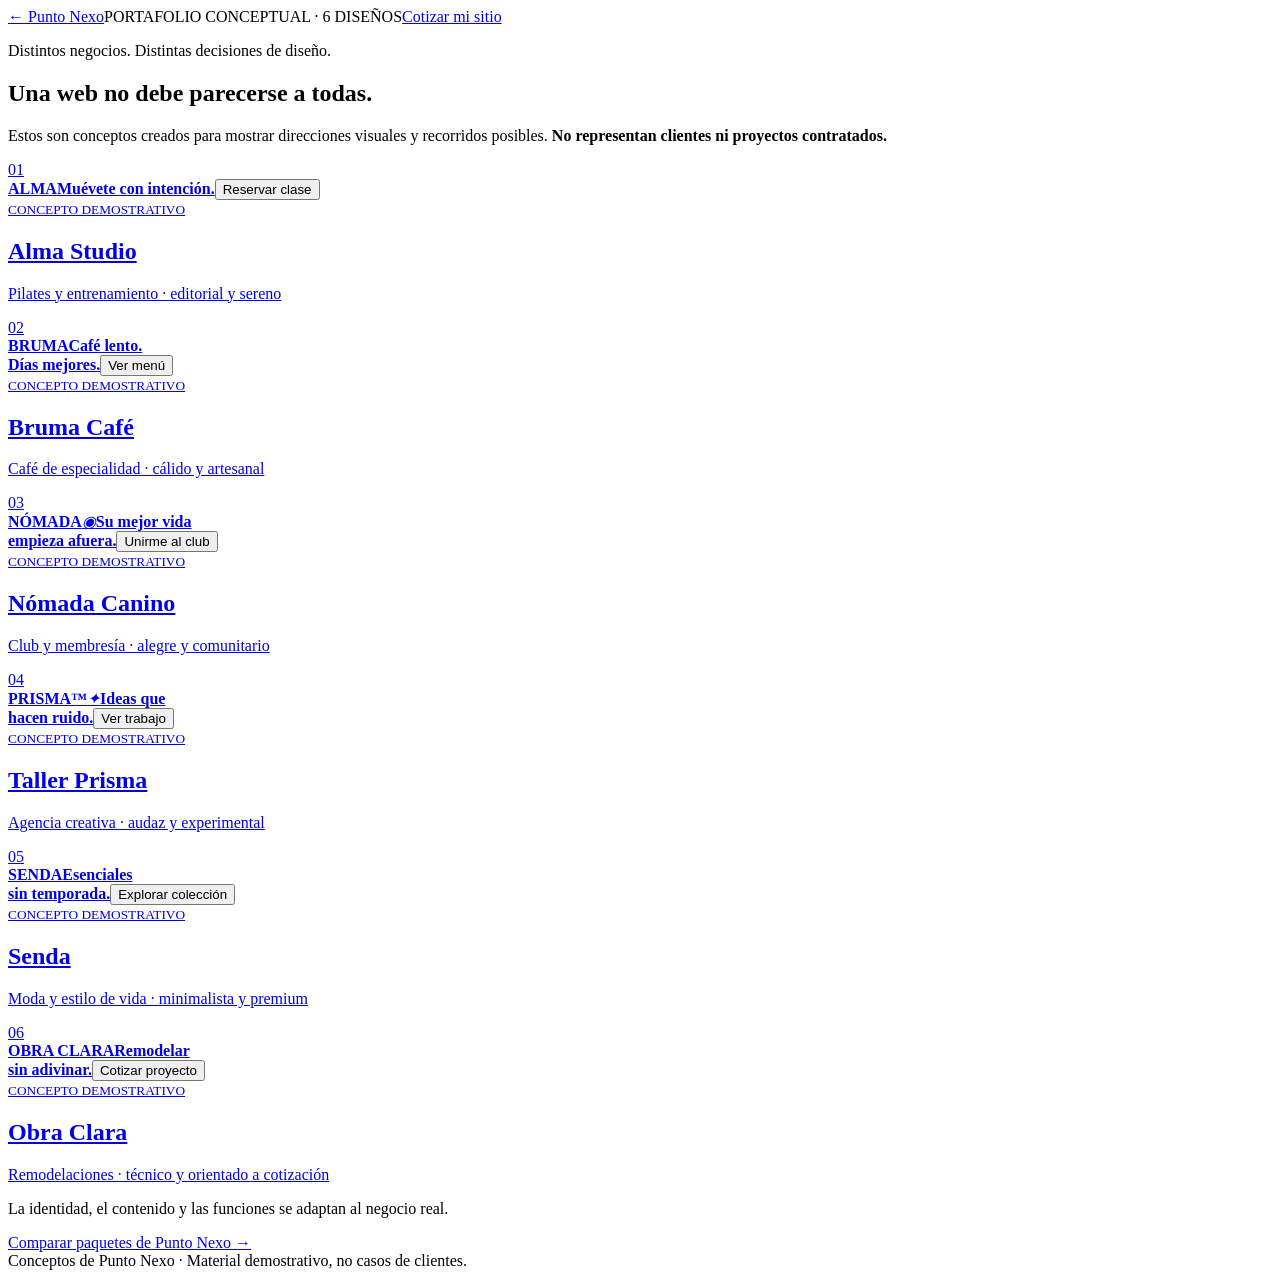
==== portfolio/index.html @ 0f32827e "Publicar portfolio/index.html" ====
<!doctype html>
<html lang="es"><head><meta charset="utf-8"><meta name="viewport" content="width=device-width,initial-scale=1"><title>Portafolio conceptual | Punto Nexo</title><meta name="description" content="Seis conceptos demostrativos de diseño web creados por Punto Nexo."><link rel="stylesheet" href="portfolio.css"></head>
<body><header><a class="back" href="../index.html#portafolio">← Punto Nexo</a><span>PORTAFOLIO CONCEPTUAL · 6 DISEÑOS</span><a class="cta" href="../index.html#contacto">Cotizar mi sitio</a></header>
<main><section class="intro"><p class="kicker">Distintos negocios. Distintas decisiones de diseño.</p><h1>Una web no debe parecerse a todas.</h1><p>Estos son conceptos creados para mostrar direcciones visuales y recorridos posibles. <strong>No representan clientes ni proyectos contratados.</strong></p></section>
<section class="grid" aria-label="Conceptos demostrativos">
<a class="card pilates" href="alma-studio/"><span class="num">01</span><div class="mock"><b>ALMA</b><i></i><strong>Muévete con intención.</strong><button>Reservar clase</button></div><div class="meta"><small>CONCEPTO DEMOSTRATIVO</small><h2>Alma Studio</h2><p>Pilates y entrenamiento · editorial y sereno</p></div></a>
<a class="card cafe" href="bruma-cafe/"><span class="num">02</span><div class="mock"><b>BRUMA</b><i></i><strong>Café lento.<br>Días mejores.</strong><button>Ver menú</button></div><div class="meta"><small>CONCEPTO DEMOSTRATIVO</small><h2>Bruma Café</h2><p>Café de especialidad · cálido y artesanal</p></div></a>
<a class="card dog" href="nomada-canino/"><span class="num">03</span><div class="mock"><b>NÓMADA</b><i>◉</i><strong>Su mejor vida<br>empieza afuera.</strong><button>Unirme al club</button></div><div class="meta"><small>CONCEPTO DEMOSTRATIVO</small><h2>Nómada Canino</h2><p>Club y membresía · alegre y comunitario</p></div></a>
<a class="card agency" href="taller-prisma/"><span class="num">04</span><div class="mock"><b>PRISMA™</b><i>✦</i><strong>Ideas que<br>hacen ruido.</strong><button>Ver trabajo</button></div><div class="meta"><small>CONCEPTO DEMOSTRATIVO</small><h2>Taller Prisma</h2><p>Agencia creativa · audaz y experimental</p></div></a>
<a class="card fashion" href="senda-moda/"><span class="num">05</span><div class="mock"><b>SENDA</b><i></i><strong>Esenciales<br>sin temporada.</strong><button>Explorar colección</button></div><div class="meta"><small>CONCEPTO DEMOSTRATIVO</small><h2>Senda</h2><p>Moda y estilo de vida · minimalista y premium</p></div></a>
<a class="card remodel" href="obra-clara/"><span class="num">06</span><div class="mock"><b>OBRA CLARA</b><i></i><strong>Remodelar<br>sin adivinar.</strong><button>Cotizar proyecto</button></div><div class="meta"><small>CONCEPTO DEMOSTRATIVO</small><h2>Obra Clara</h2><p>Remodelaciones · técnico y orientado a cotización</p></div></a>
</section><section class="closing"><p>La identidad, el contenido y las funciones se adaptan al negocio real.</p><a href="../index.html#planes">Comparar paquetes de Punto Nexo →</a></section></main>
<footer>Conceptos de Punto Nexo · Material demostrativo, no casos de clientes.</footer></body></html>
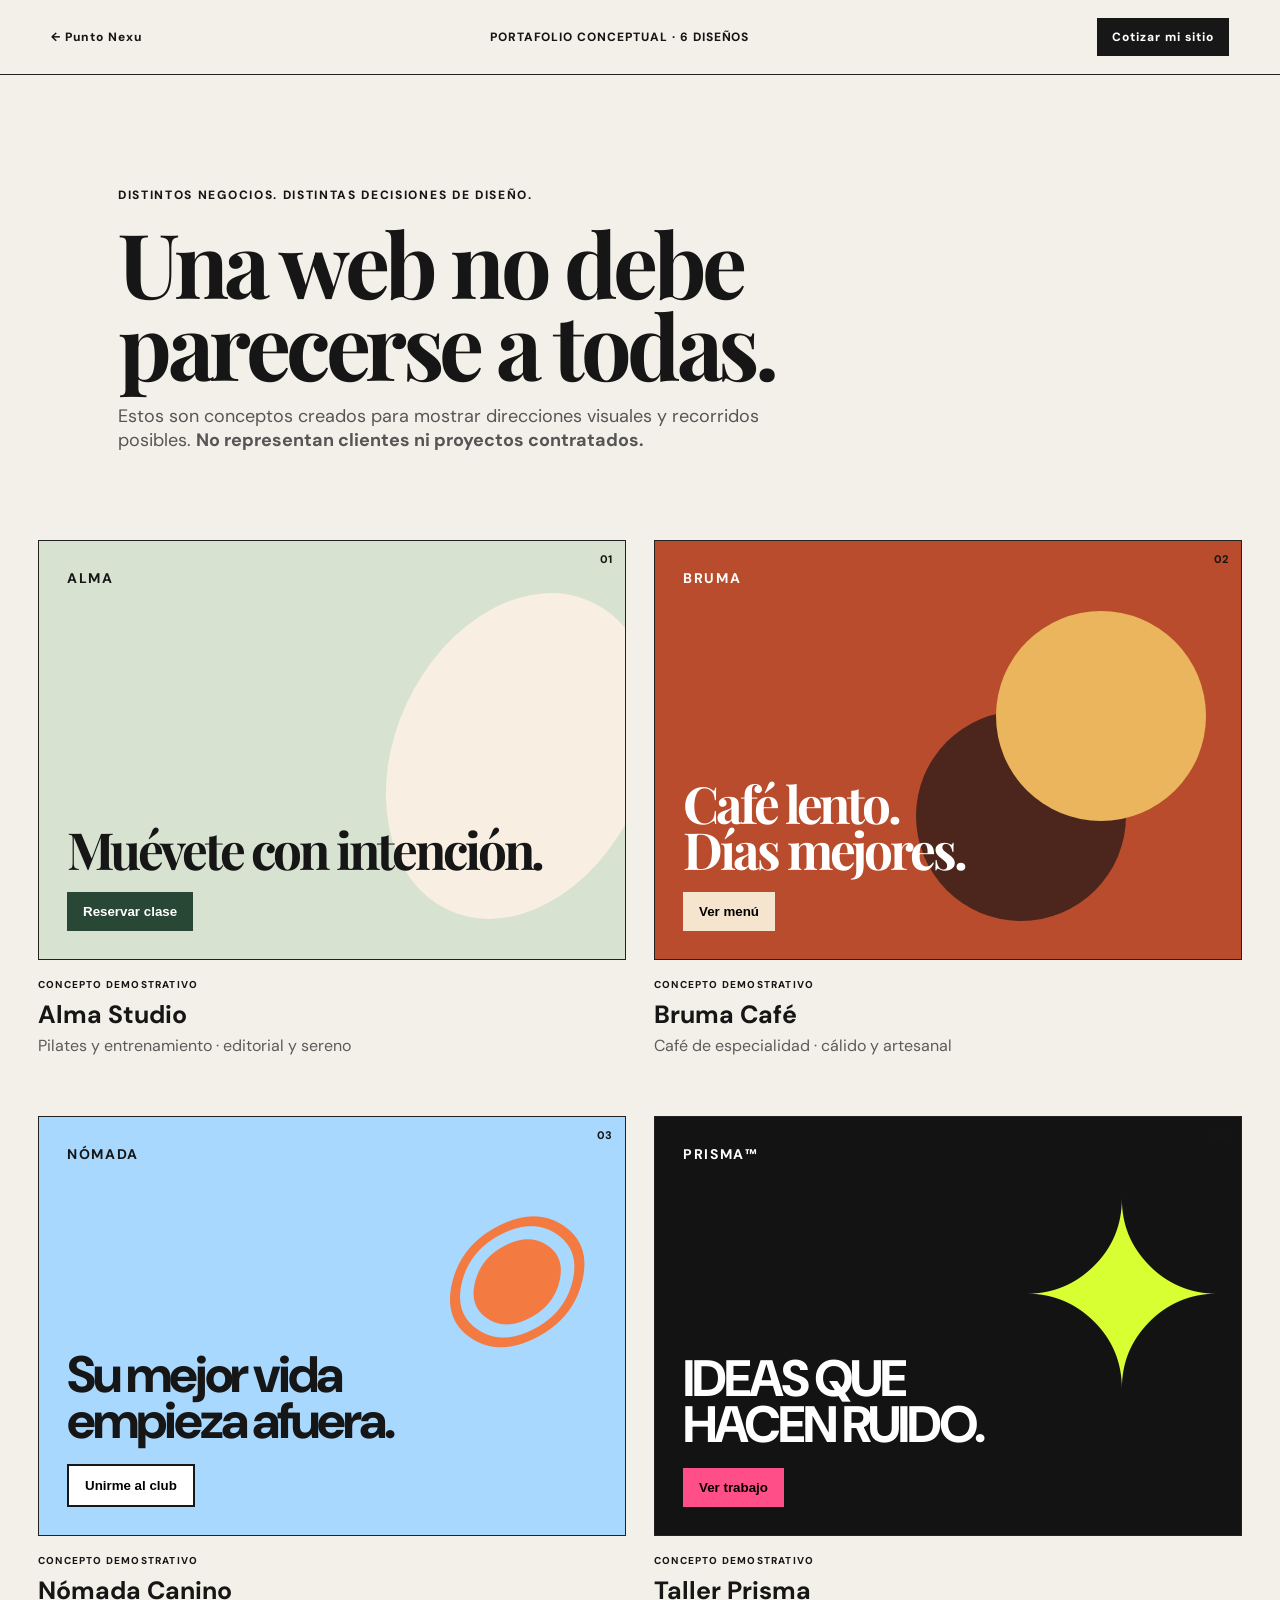
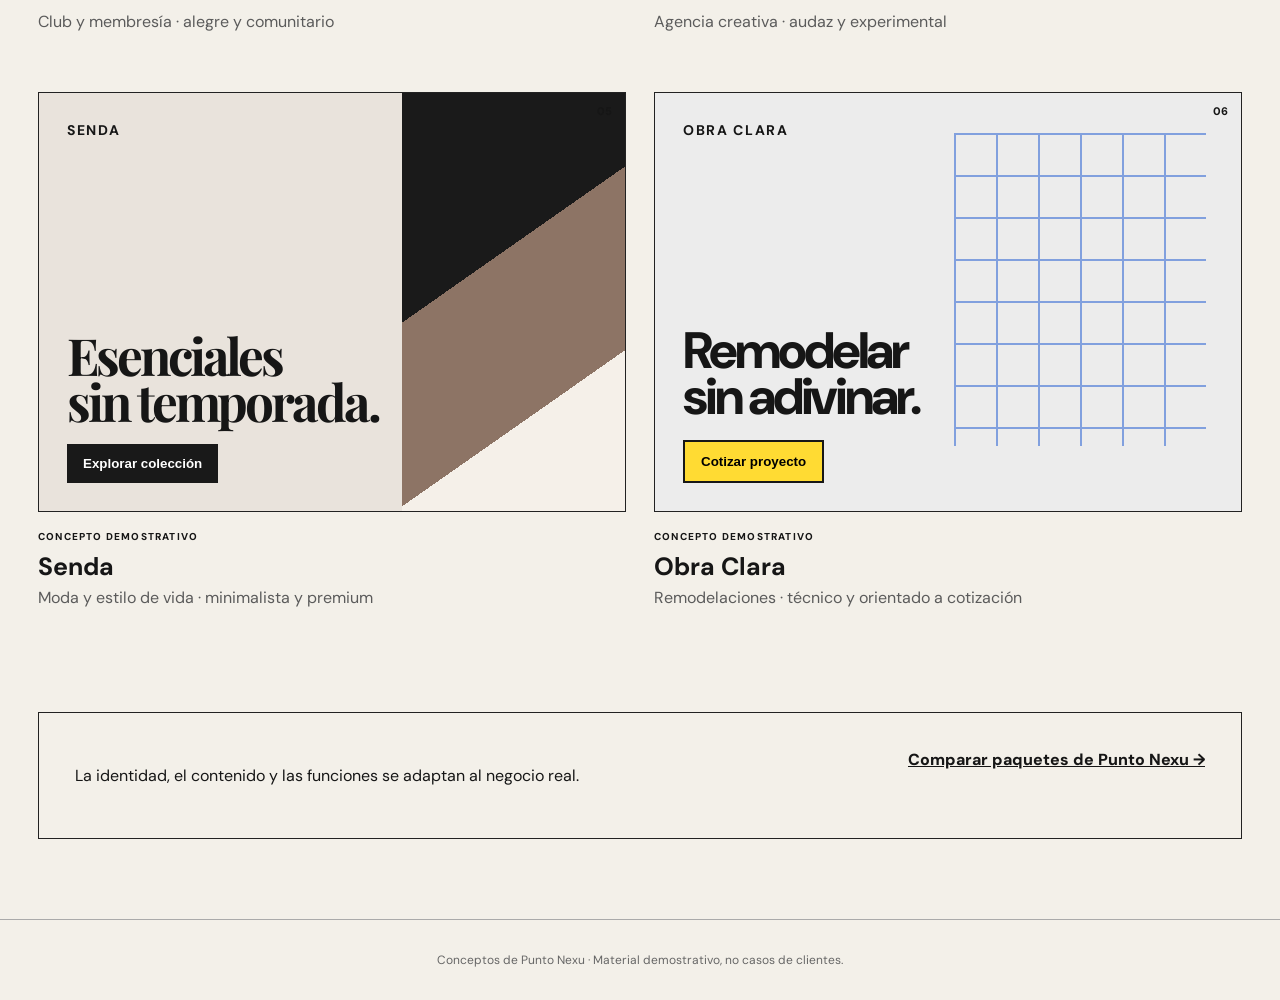
==== commit 32c33337: "Publicar portfolio/index.html" ====
--- a/portfolio/index.html
+++ b/portfolio/index.html
@@ -1,6 +1,6 @@
 <!doctype html>
-<html lang="es"><head><meta charset="utf-8"><meta name="viewport" content="width=device-width,initial-scale=1"><title>Portafolio conceptual | Punto Nexo</title><meta name="description" content="Seis conceptos demostrativos de diseño web creados por Punto Nexo."><link rel="stylesheet" href="portfolio.css"></head>
-<body><header><a class="back" href="../index.html#portafolio">← Punto Nexo</a><span>PORTAFOLIO CONCEPTUAL · 6 DISEÑOS</span><a class="cta" href="../index.html#contacto">Cotizar mi sitio</a></header>
+<html lang="es"><head><meta charset="utf-8"><meta name="viewport" content="width=device-width,initial-scale=1"><title>Portafolio conceptual | Punto Nexu</title><meta name="description" content="Seis conceptos demostrativos de diseño web creados por Punto Nexu."><link rel="stylesheet" href="portfolio.css"></head>
+<body><header><a class="back" href="../index.html#portafolio">← Punto Nexu</a><span>PORTAFOLIO CONCEPTUAL · 6 DISEÑOS</span><a class="cta" href="../index.html#contacto">Cotizar mi sitio</a></header>
 <main><section class="intro"><p class="kicker">Distintos negocios. Distintas decisiones de diseño.</p><h1>Una web no debe parecerse a todas.</h1><p>Estos son conceptos creados para mostrar direcciones visuales y recorridos posibles. <strong>No representan clientes ni proyectos contratados.</strong></p></section>
 <section class="grid" aria-label="Conceptos demostrativos">
 <a class="card pilates" href="alma-studio/"><span class="num">01</span><div class="mock"><b>ALMA</b><i></i><strong>Muévete con intención.</strong><button>Reservar clase</button></div><div class="meta"><small>CONCEPTO DEMOSTRATIVO</small><h2>Alma Studio</h2><p>Pilates y entrenamiento · editorial y sereno</p></div></a>
@@ -9,5 +9,5 @@
 <a class="card agency" href="taller-prisma/"><span class="num">04</span><div class="mock"><b>PRISMA™</b><i>✦</i><strong>Ideas que<br>hacen ruido.</strong><button>Ver trabajo</button></div><div class="meta"><small>CONCEPTO DEMOSTRATIVO</small><h2>Taller Prisma</h2><p>Agencia creativa · audaz y experimental</p></div></a>
 <a class="card fashion" href="senda-moda/"><span class="num">05</span><div class="mock"><b>SENDA</b><i></i><strong>Esenciales<br>sin temporada.</strong><button>Explorar colección</button></div><div class="meta"><small>CONCEPTO DEMOSTRATIVO</small><h2>Senda</h2><p>Moda y estilo de vida · minimalista y premium</p></div></a>
 <a class="card remodel" href="obra-clara/"><span class="num">06</span><div class="mock"><b>OBRA CLARA</b><i></i><strong>Remodelar<br>sin adivinar.</strong><button>Cotizar proyecto</button></div><div class="meta"><small>CONCEPTO DEMOSTRATIVO</small><h2>Obra Clara</h2><p>Remodelaciones · técnico y orientado a cotización</p></div></a>
-</section><section class="closing"><p>La identidad, el contenido y las funciones se adaptan al negocio real.</p><a href="../index.html#planes">Comparar paquetes de Punto Nexo →</a></section></main>
-<footer>Conceptos de Punto Nexo · Material demostrativo, no casos de clientes.</footer></body></html>+</section><section class="closing"><p>La identidad, el contenido y las funciones se adaptan al negocio real.</p><a href="../index.html#planes">Comparar paquetes de Punto Nexu →</a></section></main>
+<footer>Conceptos de Punto Nexu · Material demostrativo, no casos de clientes.</footer></body></html>
--- a/portfolio/portfolio.css
+++ b/portfolio/portfolio.css
@@ -0,0 +1,2 @@
+@import url('https://fonts.googleapis.com/css2?family=DM+Sans:wght@400;600;800&family=Playfair+Display:wght@700&display=swap');
+*{box-sizing:border-box}body{margin:0;background:#f3f0e9;color:#161616;font-family:"DM Sans",sans-serif}a{color:inherit}header{position:sticky;top:0;z-index:5;display:flex;justify-content:space-between;align-items:center;gap:18px;padding:18px clamp(18px,4vw,60px);background:#f3f0e9eF;border-bottom:1px solid #222;font-size:12px;font-weight:800;letter-spacing:.08em}.back,.cta{text-decoration:none}.cta{background:#171717;color:white;padding:11px 15px}.intro{max-width:1100px;padding:100px 28px 70px;margin:auto}.kicker{font-size:12px;font-weight:800;text-transform:uppercase;letter-spacing:.14em}.intro h1{max-width:900px;margin:18px 0;font:700 clamp(3rem,7vw,6.7rem)/.92 "Playfair Display",serif;letter-spacing:-.05em}.intro>p:last-child{max-width:660px;color:#555;font-size:18px}.grid{max-width:1260px;margin:auto;padding:0 28px 100px;display:grid;grid-template-columns:1fr 1fr;gap:56px 28px}.card{position:relative;text-decoration:none}.num{position:absolute;right:14px;top:12px;z-index:2;font-size:11px;font-weight:800}.mock{height:420px;padding:28px;overflow:hidden;position:relative;border:1px solid #222;display:flex;flex-direction:column}.mock b{font-size:14px;letter-spacing:.12em}.mock strong{position:relative;z-index:1;margin:auto 0 20px;font-size:clamp(2.2rem,4vw,4.6rem);line-height:.9;letter-spacing:-.06em}.mock button{position:relative;z-index:1;align-self:flex-start;border:0;padding:12px 16px;font-weight:800}.mock i{position:absolute}.meta small{display:block;margin-top:18px;font-size:10px;font-weight:800;letter-spacing:.12em}.meta h2{margin:7px 0 0;font-size:25px}.meta p{margin:4px 0;color:#5b5b5b}.pilates .mock{background:#d7e2d1}.pilates .mock i{width:250px;height:340px;border-radius:50%;background:#f8eee2;right:-20px;top:45px;transform:rotate(25deg)}.pilates .mock strong{font-family:"Playfair Display",serif}.pilates button{background:#294735;color:white}.cafe .mock{background:#b84c2d;color:#fff}.cafe .mock i{width:210px;height:210px;border-radius:50%;background:#eab55d;right:35px;top:70px;box-shadow:-80px 100px 0 #4c261c}.cafe .mock strong{font-family:"Playfair Display",serif}.cafe button{background:#f5e5ce}.dog .mock{background:#a9d8ff}.dog .mock i{right:45px;top:40px;font-size:170px;color:#f37b42}.dog .mock strong{font-weight:800}.dog button{background:#fff;border:2px solid #171717}.agency .mock{background:#131313;color:#fff}.agency .mock i{right:15px;top:20px;font-size:250px;color:#d7ff32;font-style:normal}.agency .mock strong{font-weight:800;text-transform:uppercase}.agency button{background:#ff4e88}.fashion .mock{background:#e9e3dc}.fashion .mock i{width:38%;height:100%;right:0;top:0;background:linear-gradient(145deg,#1a1a1a 0 40%,#8d7465 40% 72%,#f5f0e9 72%)}.fashion .mock strong{font-family:"Playfair Display",serif;font-weight:700}.fashion button{background:#191919;color:#fff}.remodel .mock{background:#ececec}.remodel .mock:after{content:"";position:absolute;right:35px;top:40px;width:43%;height:75%;background:repeating-linear-gradient(90deg,#1956d1 0 2px,transparent 2px 42px),repeating-linear-gradient(#1956d1 0 2px,transparent 2px 42px);opacity:.5}.remodel .mock strong{font-weight:800}.remodel button{background:#ffdb33;border:2px solid #171717}.closing{max-width:1204px;margin:0 auto 80px;padding:36px;border:1px solid #222;display:flex;justify-content:space-between;gap:30px}.closing a{font-weight:800}footer{padding:32px;text-align:center;border-top:1px solid #aaa;color:#666;font-size:12px}@media(max-width:760px){header>span{display:none}.intro{padding-top:70px}.grid{grid-template-columns:1fr}.mock{height:360px}.closing{margin:0 18px 60px;flex-direction:column}.intro h1{font-size:3.4rem}}
